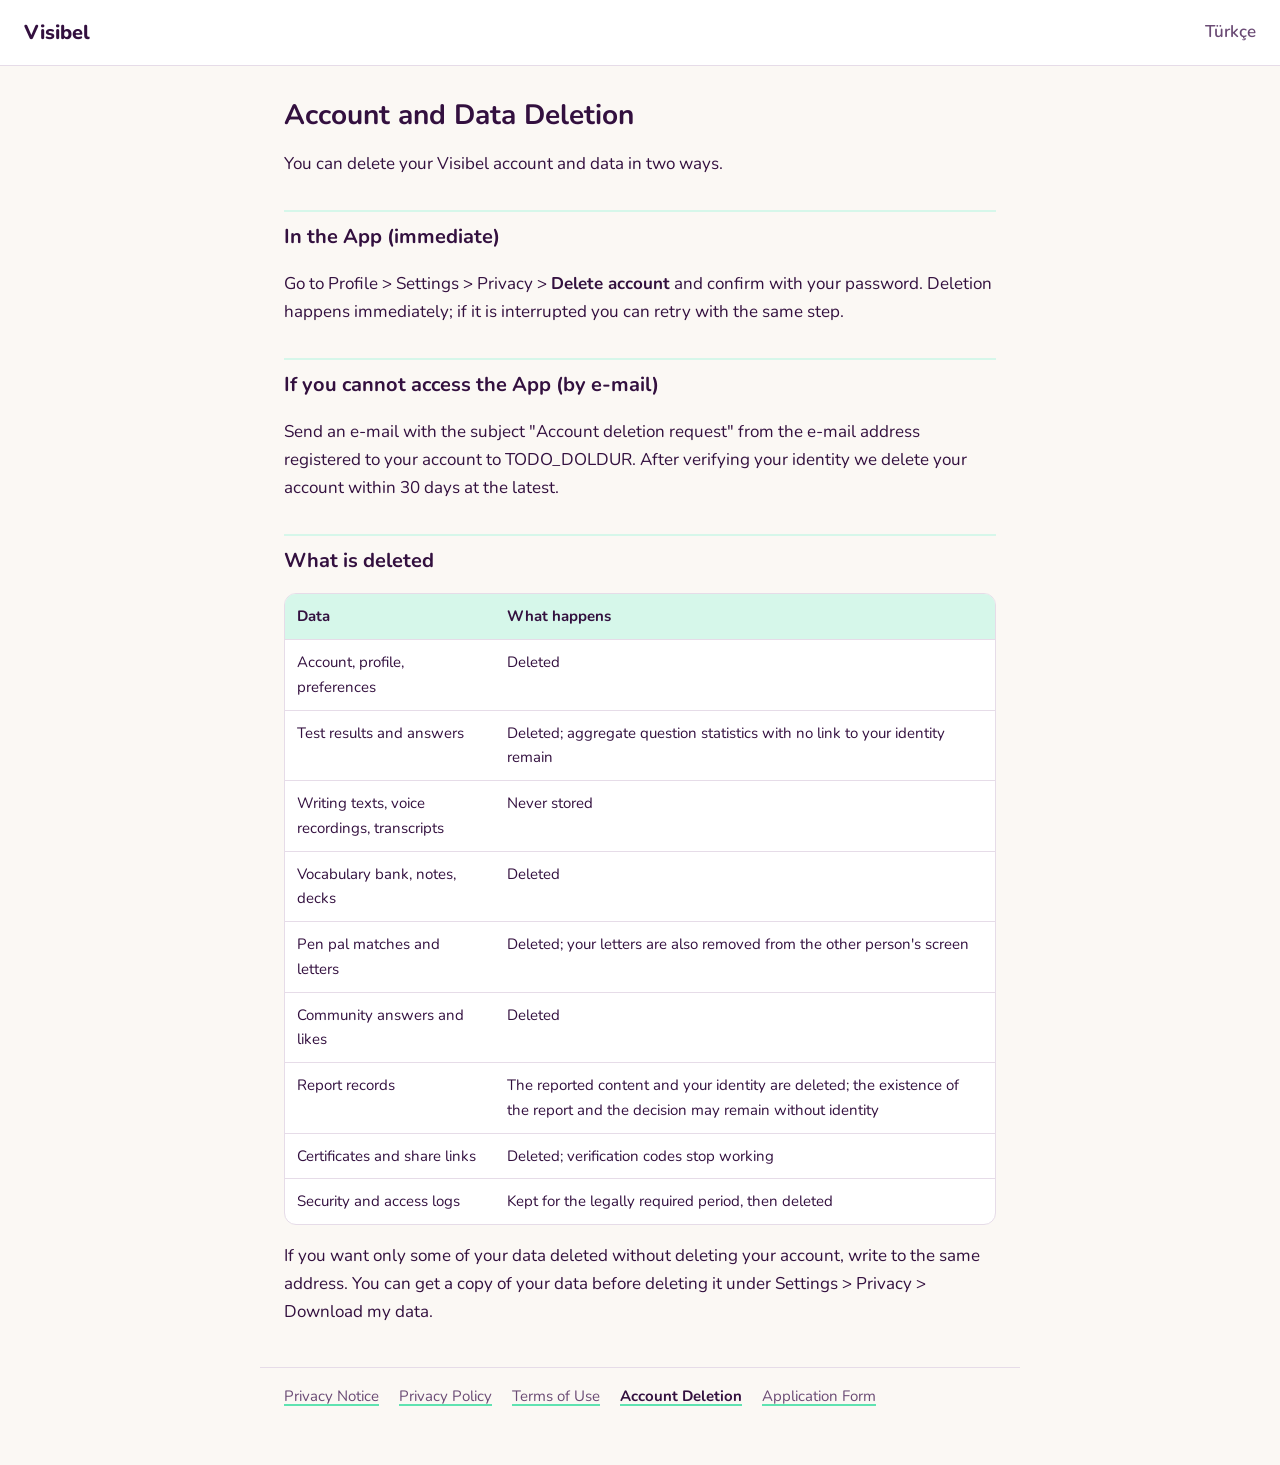
==== en/account-deletion.html @ 94791e6f "Yasal metinler: sürüm 1.0" ====
<!doctype html>
<html lang="en">
<head>
<meta charset="utf-8">
<meta name="viewport" content="width=device-width, initial-scale=1">
<meta name="referrer" content="no-referrer">
<title>Account Deletion · Visibel</title>
<link rel="stylesheet" href="../style.css">
</head>
<body>
<header class="top"><a class="mark" href="../index.html">Visibel</a><a class="lang" href="../tr/hesap-silme.html">Türkçe</a></header>
<main>
<h1>Account and Data Deletion</h1>
<p>You can delete your Visibel account and data in two ways.</p>
<h2>In the App (immediate)</h2>
<p>Go to Profile &gt; Settings &gt; Privacy &gt; <strong>Delete account</strong> and confirm with your password. Deletion happens immediately; if it is interrupted you can retry with the same step.</p>
<h2>If you cannot access the App (by e-mail)</h2>
<p>Send an e-mail with the subject &quot;Account deletion request&quot; from the e-mail address registered to your account to TODO_DOLDUR. After verifying your identity we delete your account within 30 days at the latest.</p>
<h2>What is deleted</h2>
<div class="table"><table>
<thead><tr><th>Data</th><th>What happens</th></tr></thead>
<tbody>
<tr><td>Account, profile, preferences</td><td>Deleted</td></tr>
<tr><td>Test results and answers</td><td>Deleted; aggregate question statistics with no link to your identity remain</td></tr>
<tr><td>Writing texts, voice recordings, transcripts</td><td>Never stored</td></tr>
<tr><td>Vocabulary bank, notes, decks</td><td>Deleted</td></tr>
<tr><td>Pen pal matches and letters</td><td>Deleted; your letters are also removed from the other person's screen</td></tr>
<tr><td>Community answers and likes</td><td>Deleted</td></tr>
<tr><td>Report records</td><td>The reported content and your identity are deleted; the existence of the report and the decision may remain without identity</td></tr>
<tr><td>Certificates and share links</td><td>Deleted; verification codes stop working</td></tr>
<tr><td>Security and access logs</td><td>Kept for the legally required period, then deleted</td></tr>
</tbody></table></div>
<p>If you want only some of your data deleted without deleting your account, write to the same address. You can get a copy of your data before deleting it under Settings &gt; Privacy &gt; Download my data.</p>
</main>
<nav class="pages"><a href="privacy-notice.html">Privacy Notice</a><a href="privacy-policy.html">Privacy Policy</a><a href="terms-of-use.html">Terms of Use</a><a href="account-deletion.html" aria-current="page">Account Deletion</a><a href="application-form.html">Application Form</a></nav>
</body>
</html>
---- style.css ----
@font-face{font-family:Nunito;src:url(fonts/Nunito-Variable.ttf) format("truetype");font-weight:200 1000;font-display:swap}
:root{--plum:#33103F;--mint:#5FE3B1;--mint-pale:#D6F7EA;--paper:#FBF8F4;--surface:#FFFFFF;--muted:#6A4A74;--border:#E6DCE8}
*{box-sizing:border-box}
body{margin:0;background:var(--paper);color:var(--plum);font:400 17px/1.65 Nunito,system-ui,-apple-system,"Segoe UI",sans-serif}
.top{display:flex;justify-content:space-between;align-items:center;padding:16px 24px;border-bottom:1px solid var(--border);background:var(--surface)}
.mark{font-weight:800;font-size:20px;color:var(--plum);text-decoration:none}
.lang{color:var(--muted);text-decoration:none;font-weight:600}
main{max-width:760px;margin:0 auto;padding:24px}
h1{font-size:28px;line-height:1.25;font-weight:700;margin:8px 0 16px}
h2{font-size:20px;font-weight:700;margin:32px 0 8px;padding-top:8px;border-top:2px solid var(--mint-pale)}
a{color:var(--plum);text-decoration-color:var(--mint);text-decoration-thickness:2px;text-underline-offset:3px}
.table{overflow-x:auto;margin:16px 0;border:1px solid var(--border);border-radius:12px;background:var(--surface)}
table{border-collapse:collapse;width:100%;font-size:15px}
th,td{text-align:left;vertical-align:top;padding:10px 12px;border-bottom:1px solid var(--border)}
th{background:var(--mint-pale);font-weight:700}
tr:last-child td{border-bottom:0}
.pages{max-width:760px;margin:0 auto 40px;padding:16px 24px;border-top:1px solid var(--border);display:flex;flex-wrap:wrap;gap:8px 20px;font-size:15px}
.pages a{color:var(--muted)}
.pages a[aria-current]{color:var(--plum);font-weight:700}
@media (max-width:480px){body{font-size:16px}main{padding:16px}h1{font-size:24px}}
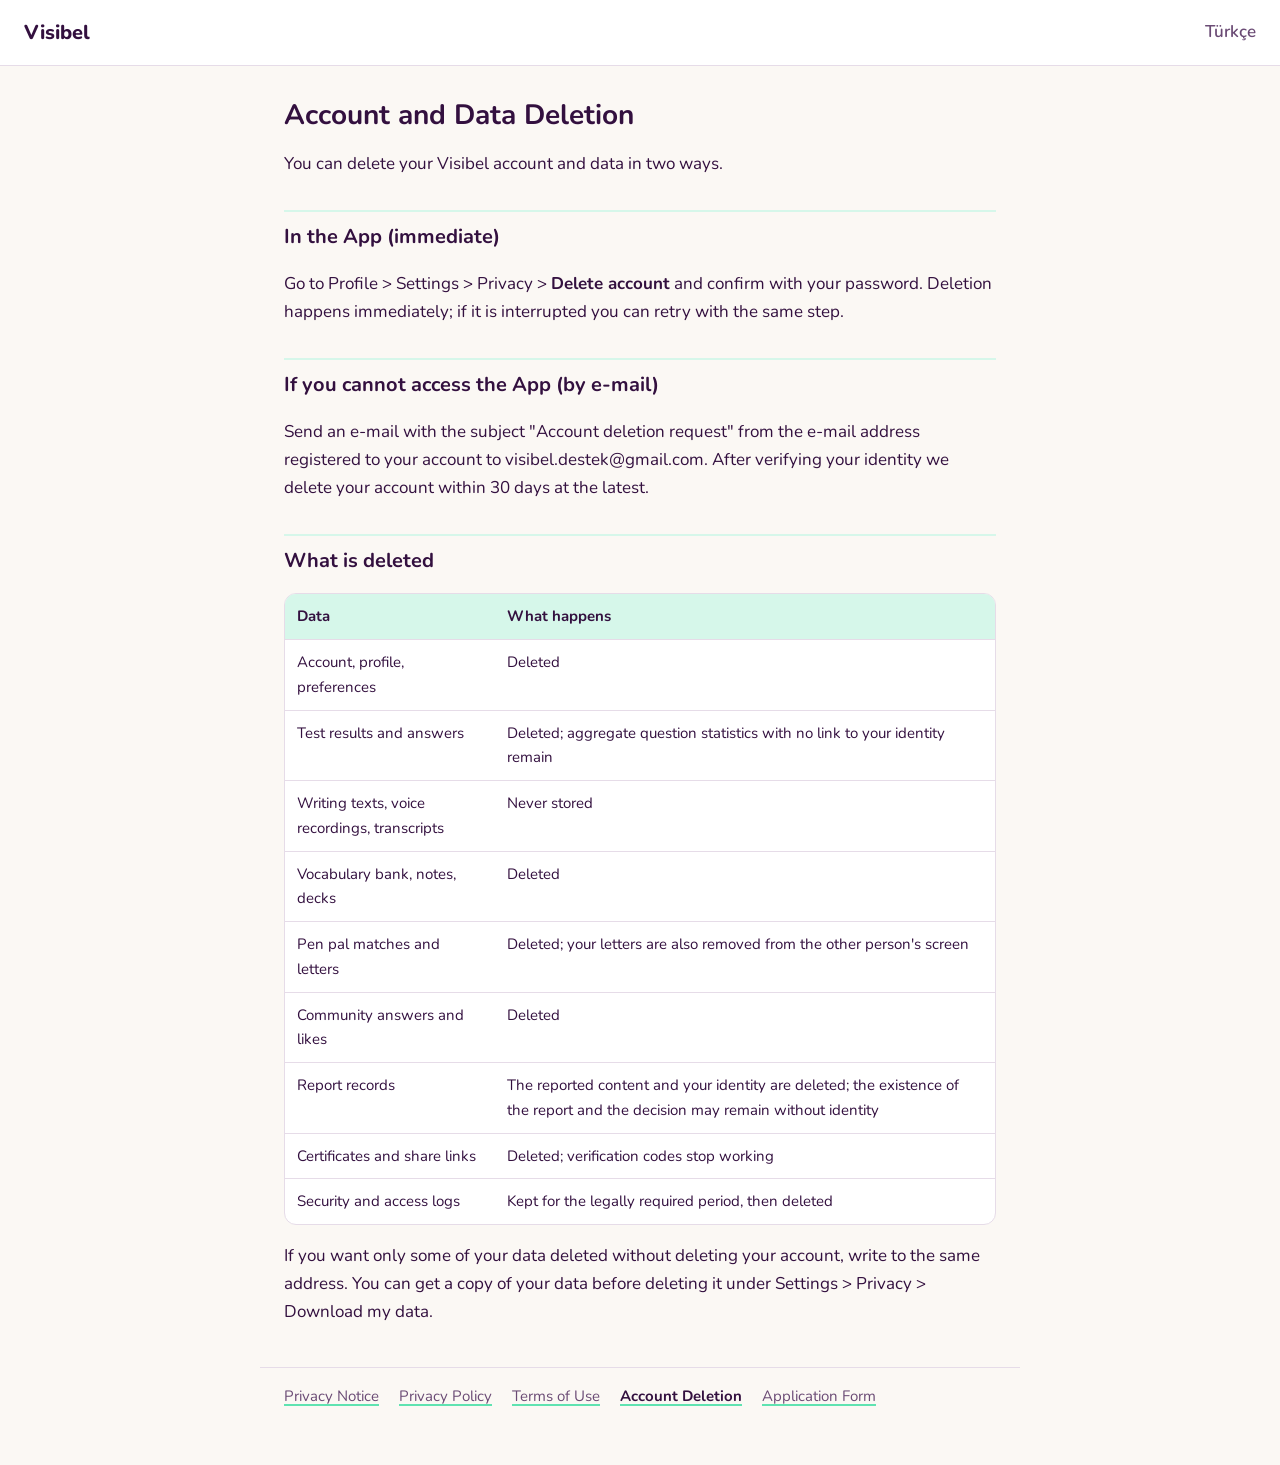
==== commit 8395e098: "Yasal metinler: sürüm 1.0" ====
--- a/en/account-deletion.html
+++ b/en/account-deletion.html
@@ -15,7 +15,7 @@
 <h2>In the App (immediate)</h2>
 <p>Go to Profile &gt; Settings &gt; Privacy &gt; <strong>Delete account</strong> and confirm with your password. Deletion happens immediately; if it is interrupted you can retry with the same step.</p>
 <h2>If you cannot access the App (by e-mail)</h2>
-<p>Send an e-mail with the subject &quot;Account deletion request&quot; from the e-mail address registered to your account to TODO_DOLDUR. After verifying your identity we delete your account within 30 days at the latest.</p>
+<p>Send an e-mail with the subject &quot;Account deletion request&quot; from the e-mail address registered to your account to visibel.destek@gmail.com. After verifying your identity we delete your account within 30 days at the latest.</p>
 <h2>What is deleted</h2>
 <div class="table"><table>
 <thead><tr><th>Data</th><th>What happens</th></tr></thead>
